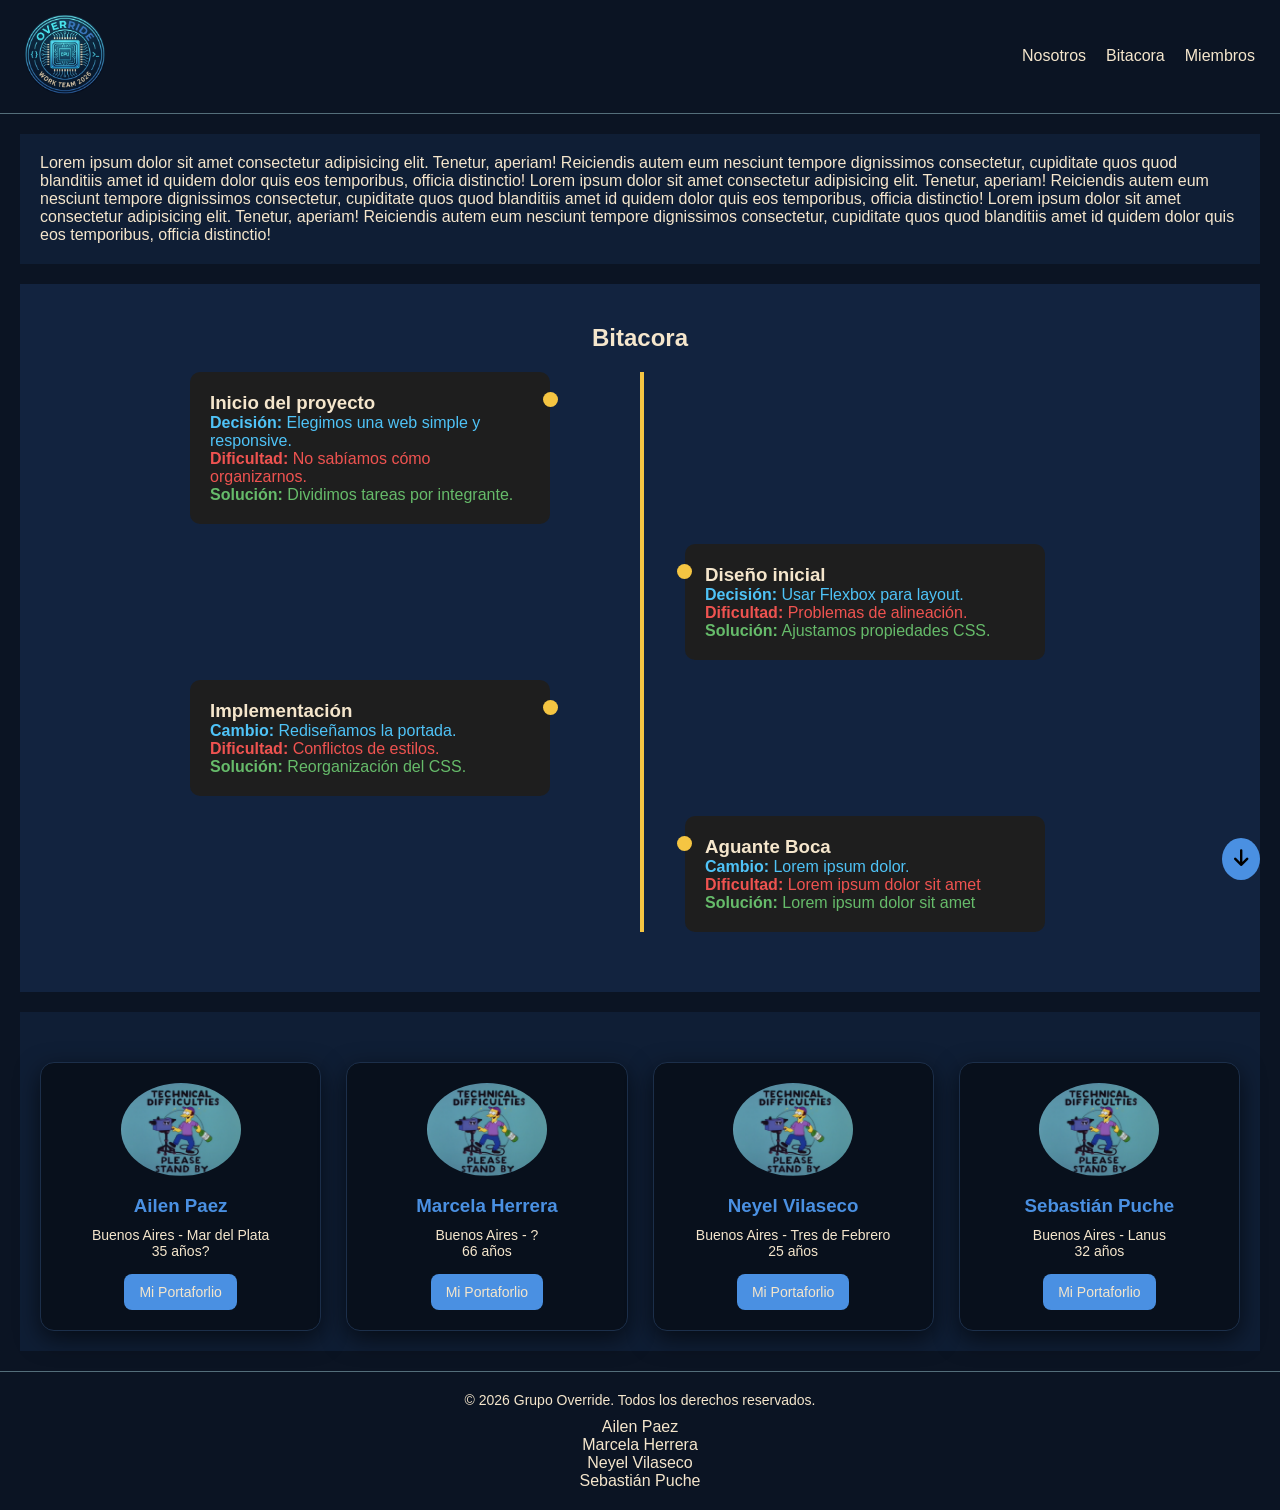
==== index.html @ fb87ecbe "Entregable y actualizado Co-authored-by: Copilot <copilot@github.com>" ====
<!doctype html>
<html lang="en">
  <head>
    <meta charset="UTF-8" />
    <meta name="viewport" content="width=device-width, initial-scale=1.0" />
    <title>Grupo Override</title>
    <link
      rel="stylesheet"
      href="https://cdnjs.cloudflare.com/ajax/libs/font-awesome/6.5.0/css/all.min.css"
    />
    <link rel="stylesheet" href="css/styles.css" />
  </head>
  <body>
    <div id="burbujas-container"></div>

    <header>
      <a href="index.html"
        ><img class="logo" src="img/override.png" alt="Logo del grupo"
      /></a>
      <!-- menu hamburguesa para movil -->
      <button class="menu-toggle">
        <i class="fa-solid fa-bars"></i>
      </button>

      <nav>
        <ul>
          <li><a href="#nosotros">Nosotros</a></li>
          <li><a href="#bitacora">Bitacora</a></li>
          <li><a href="#miembros">Miembros</a></li>
        </ul>
      </nav>
    </header>

    <section id="nosotros">
      Lorem ipsum dolor sit amet consectetur adipisicing elit. Tenetur, aperiam!
      Reiciendis autem eum nesciunt tempore dignissimos consectetur, cupiditate
      quos quod blanditiis amet id quidem dolor quis eos temporibus, officia
      distinctio! Lorem ipsum dolor sit amet consectetur adipisicing elit.
      Tenetur, aperiam! Reiciendis autem eum nesciunt tempore dignissimos
      consectetur, cupiditate quos quod blanditiis amet id quidem dolor quis eos
      temporibus, officia distinctio! Lorem ipsum dolor sit amet consectetur
      adipisicing elit. Tenetur, aperiam! Reiciendis autem eum nesciunt tempore
      dignissimos consectetur, cupiditate quos quod blanditiis amet id quidem
      dolor quis eos temporibus, officia distinctio!
    </section>

    <section id="bitacora">
      <h2>Bitacora</h2>
      <div class="timeline">
        <div class="evento">
          <h3>Inicio del proyecto</h3>
          <p class="decision">
            <strong>Decisión:</strong> Elegimos una web simple y responsive.
          </p>
          <p class="dificultad">
            <strong>Dificultad:</strong> No sabíamos cómo organizarnos.
          </p>
          <p class="solucion">
            <strong>Solución:</strong> Dividimos tareas por integrante.
          </p>
        </div>

        <div class="evento">
          <h3>Diseño inicial</h3>
          <p class="decision">
            <strong>Decisión:</strong> Usar Flexbox para layout.
          </p>
          <p class="dificultad">
            <strong>Dificultad:</strong> Problemas de alineación.
          </p>
          <p class="solucion">
            <strong>Solución:</strong> Ajustamos propiedades CSS.
          </p>
        </div>

        <div class="evento">
          <h3>Implementación</h3>
          <p class="decision">
            <strong>Cambio:</strong> Rediseñamos la portada.
          </p>
          <p class="dificultad">
            <strong>Dificultad:</strong> Conflictos de estilos.
          </p>
          <p class="solucion">
            <strong>Solución:</strong> Reorganización del CSS.
          </p>
        </div>

        <div class="evento">
          <h3>Aguante Boca</h3>
          <p class="decision"><strong>Cambio:</strong> Lorem ipsum dolor.</p>
          <p class="dificultad">
            <strong>Dificultad:</strong> Lorem ipsum dolor sit amet
          </p>
          <p class="solucion">
            <strong>Solución:</strong> Lorem ipsum dolor sit amet
          </p>
        </div>
      </div>
    </section>

    <section id="miembros">
      <div class="contenedor-miembros">
        <div class="card-miembro">
          <img src="img/problemas.png" alt="Foto de Ailen Paez" />
          <h3>Ailen Paez</h3>
          <p>Buenos Aires - Mar del Plata</p>
          <p>35 años?</p>
          <a href="ailen.html" class="btn">Mi Portaforlio</a>
        </div>
        <div class="card-miembro">
          <img src="img/problemas.png" alt="Foto de Marcela Herrera" />
          <h3>Marcela Herrera</h3>
          <p>Buenos Aires - ?</p>
          <p>66 años</p>
          <a href="marcela.html" class="btn">Mi Portaforlio</a>
        </div>
        <div class="card-miembro">
          <img src="img/problemas.png" alt="Foto de Neyel Vilaseco" />
          <h3>Neyel Vilaseco</h3>
          <p>Buenos Aires - Tres de Febrero</p>
          <p>25 años</p>
          <a href="neyel.html" class="btn">Mi Portaforlio</a>
        </div>
        <div class="card-miembro">
          <img src="img/problemas.png" alt="Foto de Sebastián Puche" />
          <h3>Sebastián Puche</h3>
          <p>Buenos Aires - Lanus</p>
          <p>32 años</p>
          <a href="sebas.html" class="btn">Mi Portaforlio</a>
        </div>
      </div>
    </section>

    <button id="btn-arriba" class="scroll-btn">
      <i class="fa-solid fa-arrow-up"></i>
    </button>

    <button id="btn-abajo" class="scroll-btn down">
      <i class="fa-solid fa-arrow-down"></i>
    </button>

    <footer>
      <p>&copy; 2026 Grupo Override. Todos los derechos reservados.</p>
      <ul>
        <li>Ailen Paez</li>
        <li>Marcela Herrera</li>
        <li>Neyel Vilaseco</li>
        <li>Sebastián Puche</li>
      </ul>
    </footer>
    <script src="js/script.js"></script>
  </body>
</html>
---- css/styles.css ----
:root {
  --bg-color: #0b1423;      /* El azul marino del fondo */
  --accent-cyan: #40e0d0;   /* El brillo del microchip */
  --accent-blue: #4a90e2;   /* El tono de "RIDE" */
  --text-primary: #f5e6cc;  /* El crema de "WORK TEAM" */
  --comment-color: #546e7a; /* Para que los comentarios no distraigan */
}

/* MODO CLARO */
.light-mode {
    --bg-color: #e8f4f8;
    --accent-cyan: #00b5a3;
    --accent-blue: #2a6db5;
    --text-primary: #1a2a3a;
    --comment-color: #90a4ae;
}

.light-mode #nosotros,
.light-mode #miembros {
    background-color: #d6eaf5;
}

.light-mode #bitacora {
    background-color: #cce3f0;
}

.light-mode .card-miembro {
    background-color: #ffffff;
    border-color: #90a4ae;
}

.light-mode .evento {
    background-color: #f0f8ff;
}

/* BOTÓN TOGGLE */
#toggle-theme {
    padding: 8px 14px;
    border-radius: 8px;
    border: 1px solid var(--comment-color);
    background: transparent;
    color: var(--accent-cyan);
    cursor: pointer;
    font-size: 1rem;
    transition: 0.3s;
}

#toggle-theme:hover {
    border-color: var(--accent-cyan);
}

/* RESET BÁSICO */
* {
  margin: 0;
  padding: 0;
  box-sizing: border-box;
}

html {
    scroll-behavior: smooth;
}

body {
    /* FALTA PONER UNA FUENTE DE INTERNETE */
  font-family: 'Segoe UI', Tahoma, Geneva, Verdana, sans-serif;
  background-color: var(--bg-color);
  color: var(--text-primary);
  overflow-x: hidden;
}

#burbuja-container {
    position: fixed;
    inset: 0;
    width: 100%;
    height: 100%;
    overflow: hidden;
    pointer-events: none; /* para que no interfiera con los clics */
    z-index: 999; /* siempre al frente */
}

.burbuja {
    position: absolute;
    bottom: -300px; /* empieza justo debajo de la pantalla */
    left: 0;
    border-radius: 50%;
    opacity: 0;
    pointer-events: none;
    z-index: 999;
    background-color: rgba(64, 224, 208, 0.342); /* color cyan con transparencia */
}

@keyframes moverArriba {
    0% {
        transform: translateY(0) scale(1);
        opacity: 0;
    }

    25% {
        opacity: 1; /* aparece al subir */
    }
    
    100% {
        transform: translateY(-100vh) scale(1.5); /* sube y crece */
        opacity: 0; /* se desvanece al subir */
    }
}

h2{
    text-align: center;
}

header {
  display: flex;
  justify-content: space-between;
  align-items: center;
  padding: 15px 25px;
  background-color: var(--bg-color);
  border-bottom: 1px solid var(--comment-color);
  position: relative;
}

.logo {
  width: 80px;
  height: auto;
  border-radius: 8px;
}

/* NAV DESKTOP */

nav {
    display: flex;
    flex-direction: row;
    align-items: center;
    gap: 16px;
}

nav ul {
    list-style: none;
    display: flex;
    flex-direction: row;
    align-items: center;
    gap: 20px;
    margin: 0;
    padding: 0;
}


nav a {
  text-decoration: none;
  color: var(--text-primary);
  font-weight: 500;
  transition: 0.3s;
}

nav a:hover {
  color: var(--accent-cyan);
}

/* Secciones */
section {
  padding: 20px;
  margin: 20px;
}

#nosotros, #miembros {
  background-color: #0f1e35; /* un poco más oscuro */
}

#bitacora {
  background-color: #12233f; /* base */
}

#bitacora {
  padding: 40px;
}

.timeline {
  position: relative;
  max-width: 900px;
  margin: auto;
}

/* línea central */
.timeline::after {
  content: '';
  position: absolute;
  width: 4px;
  background: #f5c542;
  top: 0;
  bottom: 0;
  left: 50%;
}

/* eventos */
.evento {
  width: 40%;
  padding: 20px;
  background: #1e1e1e;
  border-radius: 10px;
  position: relative;
  margin: 20px 0;
}

/* izquierda */
.evento:nth-child(odd) {
  left: 0;
}

/* derecha */
.evento:nth-child(even) {
  left: 55%;
}

/* punto */
.evento::before {
  content: '';
  position: absolute;
  width: 15px;
  height: 15px;
  background: #f5c542;
  border-radius: 50%;
  top: 20px;
  right: -8px;
}

.evento:nth-child(even)::before {
  left: -8px;
}

/* colores por tipo */
.decision {
  color: #4fc3f7;
}

.dificultad {
  color: #ef5350;
}

.solucion {
  color: #66bb6a;
}

/* MIEMBROS */
.contenedor-miembros {
  display: grid;
  grid-template-columns: repeat(auto-fit, minmax(250px, 1fr));
  gap: 25px;
  margin-top: 30px;
}

#nosotros p{
  margin-bottom: 10px;
  line-height: 1.2;
  color: var(--text-primary);  
  text-align: center;  
  font-size: 1.2em;      
}

.card-miembro {
  background-color: #08101c; 
  padding: 20px;
  border-radius: 14px;
  position: relative;
  overflow: hidden;
  border: 1px solid #1c2f4a;
  box-shadow: 0 8px 25px rgba(0, 0, 0, 0.6);
  text-align: center;
  transition: all 0.3s ease;
}

.card-miembro::after {
  content: '';
  position: absolute;
  pointer-events: none;
  top: 0;
  left: -75%;
  width: 50%;
  height: 100%;
  background: linear-gradient(
    120deg,
    transparent,
    rgba(255, 255, 255, 0.4),
    transparent
  );
  transform: skewX(-25deg);
}

.card-miembro:hover::after {
  left: 130%;
  transition: left 1s ease;
}

.card-miembro:hover {
  transform: translateY(-6px) scale(1.02);
  border-color: var(--accent-cyan);
  box-shadow: 0 12px 35px rgba(64, 224, 208, 0.2);
}

.card-miembro img {
  width: 100%;
  max-width: 120px;
  border-radius: 50%;
  margin-bottom: 15px;
}

.card-miembro h3 {
  margin-bottom: 10px;
  color: var(--accent-blue);
}

.card-miembro p {
  font-size: 14px;
  color: var(--text-primary);
}

.btn {
  display: inline-block;
  margin-top: 15px;
  padding: 10px 15px;
  background-color: var(--accent-blue);
  color: var(--text-primary);
  text-decoration: none;
  border-radius: 8px;
  font-size: 14px;
  transition: 0.3s;
}

.btn:hover {
  background-color: var(--accent-cyan);
  color: #000;
}

/* BOTÓN HAMBURGUESA */
.menu-toggle {
  display: none;
  font-size: 24px;
  color: var(--accent-cyan);
  background: none;
  border: none;
  cursor: pointer;
}

.scroll-btn {
    position: fixed;
    right: 20px;
    padding: 10px 12px;
    border: none;
    border-radius: 50%;
    background-color: var(--accent-blue);
    color: #000;
    cursor: pointer;
    font-size: 1.2rem;
    z-index: 1000;
    transition: transform 0.2s ease, opacity 0.3s ease;
}

/* botón arriba */
#btn-arriba {
    bottom: 80px;
}

#btn-arriba {
    opacity: 0;
}

/* botón abajo */
#btn-abajo {
    bottom: 20px;
}

.scroll-btn:hover {
    transform: scale(1.2);
}

footer {
  background-color: var(--bg-color); 
  border-top: 1px solid var(--comment-color);
  padding: 20px;
  text-align: center;
}

/* texto del footer */
footer p {
  color: var(--text-primary);
  font-size: 14px;
  margin-bottom: 10px;
}

footer ul {
  list-style: none;
  padding: 0;
  margin: 0;
}

@media (max-width: 900px) {

  .timeline::after {
    left: 20px;
  }

  .evento {
    width: 100%;
    padding-left: 50px;
    margin-bottom: 30px;
  }

  .evento:nth-child(odd),
  .evento:nth-child(even) {
    left: 0;
  }

  .evento::before {
    left: 10px;
    right: auto;
  }
}

/* 📱 MOBILE */
@media (max-width: 768px) {

  /* mostrar botón */
  .menu-toggle {
    display: block;
  }

  /* NAV MOBILE */
  nav {
    position: absolute;
    top: 100%;
    right: 0;
    width: 100%;

    background-color: #12233f;
    border-top: 1px solid var(--accent-cyan);
    box-shadow: 0 15px 40px rgba(0, 0, 0, 0.8);
    opacity: 0;
    transform: translateY(-10px);
    visibility: hidden;
    pointer-events: none;
    transition: all 0.3s ease;
  }

  nav.active {
    opacity: 1;
    transform: translateY(0);
    visibility: visible;
    pointer-events: auto;
  }

  nav ul {
    flex-direction: column;
    align-items: center;
    padding: 20px 0;
  }

  nav ul li {
    border-bottom: 1px solid var(--comment-color);
    padding: 2px 0;
  }

  nav a {
    font-size: 18px;
  }
}

@media (max-width: 400px) {

  #bitacora {
    padding: 20px;
  }

  .evento {
    padding: 15px;
    font-size: 0.9em;
  }

  h2 {
    font-size: 1.5em;
  }
}
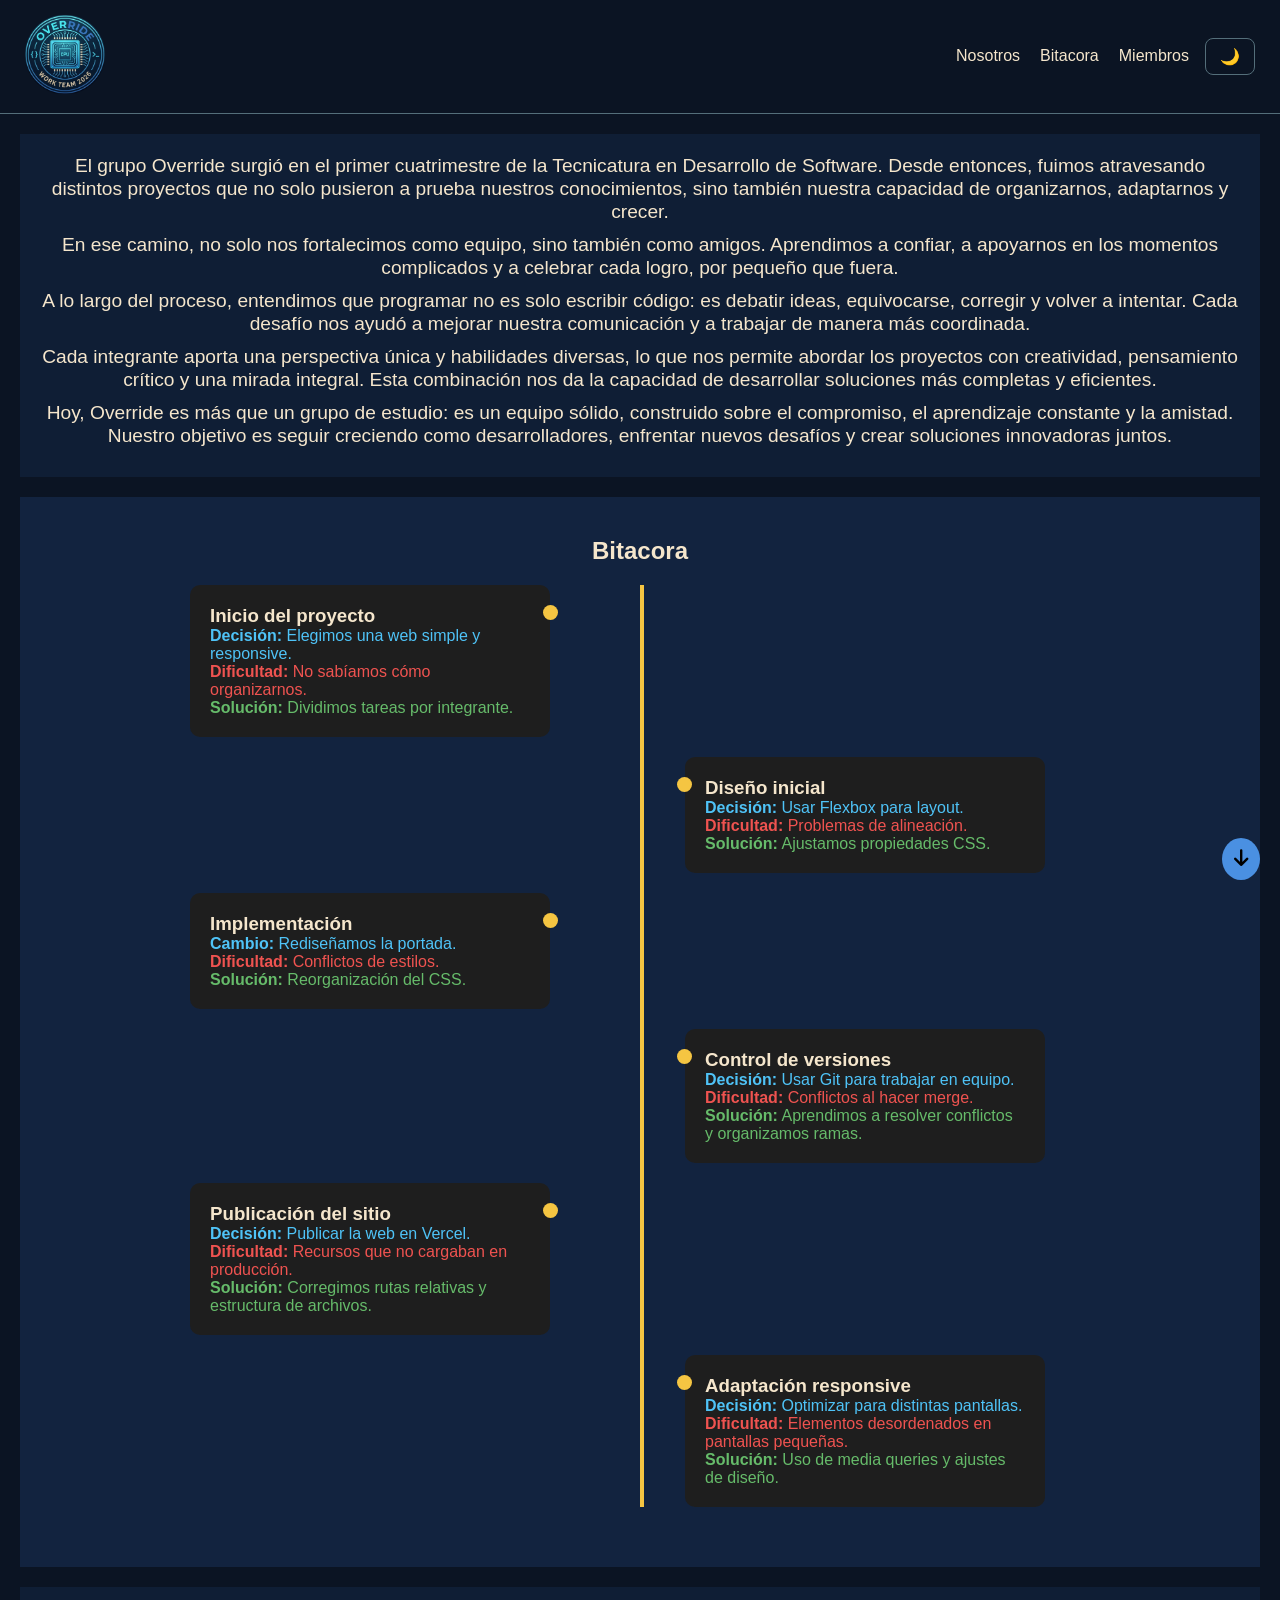
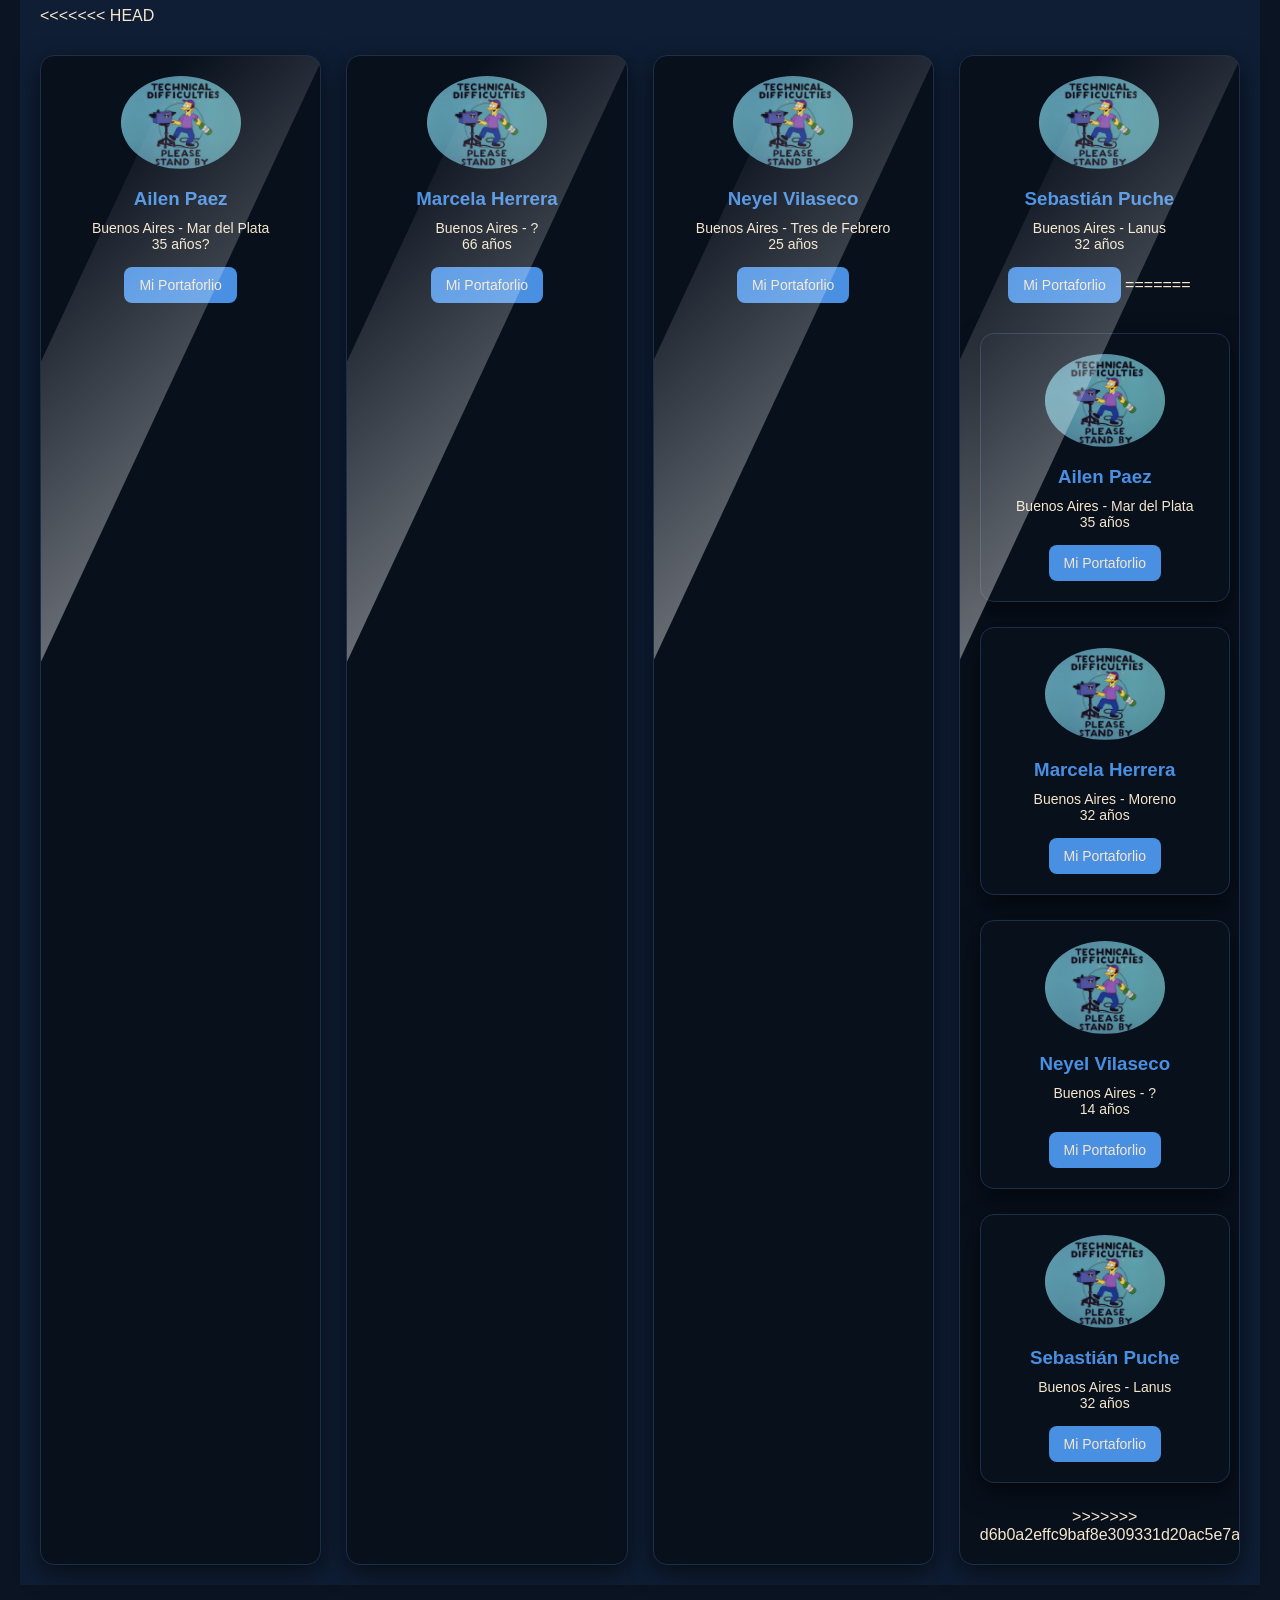
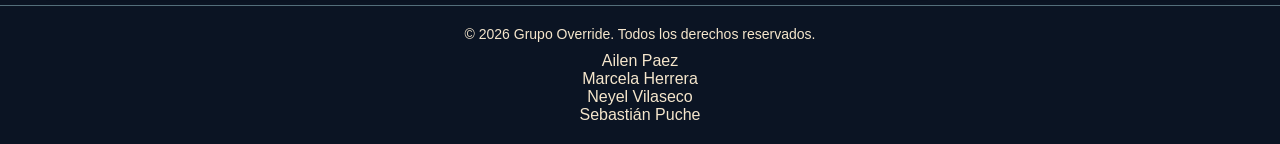
==== commit d2c2269a: "Merge branch 'main' of https://github.com/SebasTerco73/Override-Group" ====
--- a/index.html
+++ b/index.html
@@ -1,47 +1,64 @@
 <!doctype html>
 <html lang="en">
-  <head>
-    <meta charset="UTF-8" />
-    <meta name="viewport" content="width=device-width, initial-scale=1.0" />
+
+<head>
+    <meta charset="UTF-8">
+    <meta name="viewport" content="width=device-width, initial-scale=1.0">
     <title>Grupo Override</title>
-    <link
-      rel="stylesheet"
-      href="https://cdnjs.cloudflare.com/ajax/libs/font-awesome/6.5.0/css/all.min.css"
-    />
-    <link rel="stylesheet" href="css/styles.css" />
-  </head>
-  <body>
+    <link rel="stylesheet" href="https://cdnjs.cloudflare.com/ajax/libs/font-awesome/6.5.0/css/all.min.css">
+    <link rel="stylesheet" href="css/styles.css">
+</head>
+
+<body>
+
     <div id="burbujas-container"></div>
 
     <header>
-      <a href="index.html"
-        ><img class="logo" src="img/override.png" alt="Logo del grupo"
-      /></a>
-      <!-- menu hamburguesa para movil -->
-      <button class="menu-toggle">
-        <i class="fa-solid fa-bars"></i>
-      </button>
-
-      <nav>
-        <ul>
-          <li><a href="#nosotros">Nosotros</a></li>
-          <li><a href="#bitacora">Bitacora</a></li>
-          <li><a href="#miembros">Miembros</a></li>
-        </ul>
-      </nav>
+        <a href="index.html"><img class="logo" src="img/override.png" alt="Logo del grupo"></a>
+        <!-- menu hamburguesa para movil -->
+        <button class="menu-toggle">
+            <i class="fa-solid fa-bars"></i>
+        </button>
+
+        <nav>
+            <ul>
+                <li><a href="#nosotros">Nosotros</a></li>
+                <li><a href="#bitacora">Bitacora</a></li>
+                <li><a href="#miembros">Miembros</a></li>
+            </ul>
+                <button id="toggle-theme">🌙</button>  <!-- ← ACÁ -->
+        </nav>
     </header>
 
     <section id="nosotros">
-      Lorem ipsum dolor sit amet consectetur adipisicing elit. Tenetur, aperiam!
-      Reiciendis autem eum nesciunt tempore dignissimos consectetur, cupiditate
-      quos quod blanditiis amet id quidem dolor quis eos temporibus, officia
-      distinctio! Lorem ipsum dolor sit amet consectetur adipisicing elit.
-      Tenetur, aperiam! Reiciendis autem eum nesciunt tempore dignissimos
-      consectetur, cupiditate quos quod blanditiis amet id quidem dolor quis eos
-      temporibus, officia distinctio! Lorem ipsum dolor sit amet consectetur
-      adipisicing elit. Tenetur, aperiam! Reiciendis autem eum nesciunt tempore
-      dignissimos consectetur, cupiditate quos quod blanditiis amet id quidem
-      dolor quis eos temporibus, officia distinctio!
+        <p>
+          El grupo Override surgió en el primer cuatrimestre de la Tecnicatura en Desarrollo de Software. 
+          Desde entonces, fuimos atravesando distintos proyectos que no solo pusieron a prueba nuestros conocimientos, 
+          sino también nuestra capacidad de organizarnos, adaptarnos y crecer.
+        </p>
+
+        <p>
+          En ese camino, no solo nos fortalecimos como equipo, sino también como amigos. 
+          Aprendimos a confiar, a apoyarnos en los momentos complicados y a celebrar cada logro, por pequeño que fuera.
+        </p>
+
+        <p>
+          A lo largo del proceso, entendimos que programar no es solo escribir código: 
+          es debatir ideas, equivocarse, corregir y volver a intentar. 
+          Cada desafío nos ayudó a mejorar nuestra comunicación y a trabajar de manera más coordinada.
+        </p>
+
+        <p>
+          Cada integrante aporta una perspectiva única y habilidades diversas, lo que nos permite abordar los proyectos 
+          con creatividad, pensamiento crítico y una mirada integral. 
+          Esta combinación nos da la capacidad de desarrollar soluciones más completas y eficientes.
+        </p>
+
+        <p>
+          Hoy, Override es más que un grupo de estudio: es un equipo sólido, construido sobre el compromiso, 
+          el aprendizaje constante y la amistad. Nuestro objetivo es seguir creciendo como desarrolladores, 
+          enfrentar nuevos desafíos y crear soluciones innovadoras juntos.
+        </p>
     </section>
 
     <section id="bitacora">
@@ -87,19 +104,50 @@
         </div>
 
         <div class="evento">
-          <h3>Aguante Boca</h3>
-          <p class="decision"><strong>Cambio:</strong> Lorem ipsum dolor.</p>
-          <p class="dificultad">
-            <strong>Dificultad:</strong> Lorem ipsum dolor sit amet
-          </p>
-          <p class="solucion">
-            <strong>Solución:</strong> Lorem ipsum dolor sit amet
-          </p>
-        </div>
+          <h3>Control de versiones</h3>
+          <p class="decision">
+            <strong>Decisión:</strong> Usar Git para trabajar en equipo.
+          </p>
+          <p class="dificultad">
+            <strong>Dificultad:</strong> Conflictos al hacer merge.
+          </p>
+          <p class="solucion">
+            <strong>Solución:</strong> Aprendimos a resolver conflictos y organizamos ramas.
+          </p>
+        </div>
+
+        <div class="evento">
+          <h3>Publicación del sitio</h3>
+          <p class="decision">
+            <strong>Decisión:</strong> Publicar la web en Vercel.
+          </p>
+          <p class="dificultad">
+            <strong>Dificultad:</strong> Recursos que no cargaban en producción.
+          </p>
+          <p class="solucion">
+            <strong>Solución:</strong> Corregimos rutas relativas y estructura de archivos.
+          </p>
+        </div>
+
+        <div class="evento">
+          <h3>Adaptación responsive</h3>
+          <p class="decision">
+            <strong>Decisión:</strong> Optimizar para distintas pantallas.
+          </p>
+          <p class="dificultad">
+            <strong>Dificultad:</strong> Elementos desordenados en pantallas pequeñas.
+          </p>
+          <p class="solucion">
+            <strong>Solución:</strong> Uso de media queries y ajustes de diseño.
+          </p>
+        </div>
+
+
       </div>
     </section>
 
     <section id="miembros">
+<<<<<<< HEAD
       <div class="contenedor-miembros">
         <div class="card-miembro">
           <img src="img/problemas.png" alt="Foto de Ailen Paez" />
@@ -128,6 +176,42 @@
           <p>Buenos Aires - Lanus</p>
           <p>32 años</p>
           <a href="sebas.html" class="btn">Mi Portaforlio</a>
+=======
+        <div class="contenedor-miembros">
+
+            <div class="card-miembro">
+                <img src="img/problemas.png" alt="Foto de Ailen Paez">
+                <h3>Ailen Paez</h3>
+                <p>Buenos Aires - Mar del Plata</p>
+                <p>35 años</p>
+                <a href="ailen.html" class="btn">Mi Portaforlio</a>
+            </div>
+
+            <div class="card-miembro">
+                <img src="img/problemas.png" alt="Foto de Marcela Herrera">
+                <h3>Marcela Herrera</h3>
+                <p>Buenos Aires - Moreno</p>
+                <p>32 años</p>
+                <a href="marcela.html" class="btn">Mi Portaforlio</a>
+            </div>
+
+            <div class="card-miembro">
+                <img src="img/problemas.png" alt="Foto de Neyel Vilaseco">
+                <h3>Neyel Vilaseco</h3>
+                <p>Buenos Aires - ?</p>
+                <p>14 años</p>
+                <a href="neyel.html" class="btn">Mi Portaforlio</a>
+            </div>
+
+            <div class="card-miembro">
+                <img src="img/problemas.png" alt="Foto de Sebastián Puche">
+                <h3>Sebastián Puche</h3>
+                <p>Buenos Aires - Lanus</p>
+                <p>32 años</p>
+                <a href="sebas.html" class="btn">Mi Portaforlio</a>
+            </div>
+
+>>>>>>> d6b0a2effc9baf8e309331d20ac5e7a9b864277b
         </div>
       </div>
     </section>
@@ -141,14 +225,15 @@
     </button>
 
     <footer>
-      <p>&copy; 2026 Grupo Override. Todos los derechos reservados.</p>
-      <ul>
-        <li>Ailen Paez</li>
-        <li>Marcela Herrera</li>
-        <li>Neyel Vilaseco</li>
-        <li>Sebastián Puche</li>
-      </ul>
+        <p>&copy; 2026 Grupo Override. Todos los derechos reservados.</p>
+        <ul>
+            <li>Ailen Paez</li>
+            <li>Marcela Herrera</li>
+            <li>Neyel Vilaseco</li>
+            <li>Sebastián Puche</li>
+        </ul>
     </footer>
     <script src="js/script.js"></script>
-  </body>
-</html>
+</body>
+
+</html>
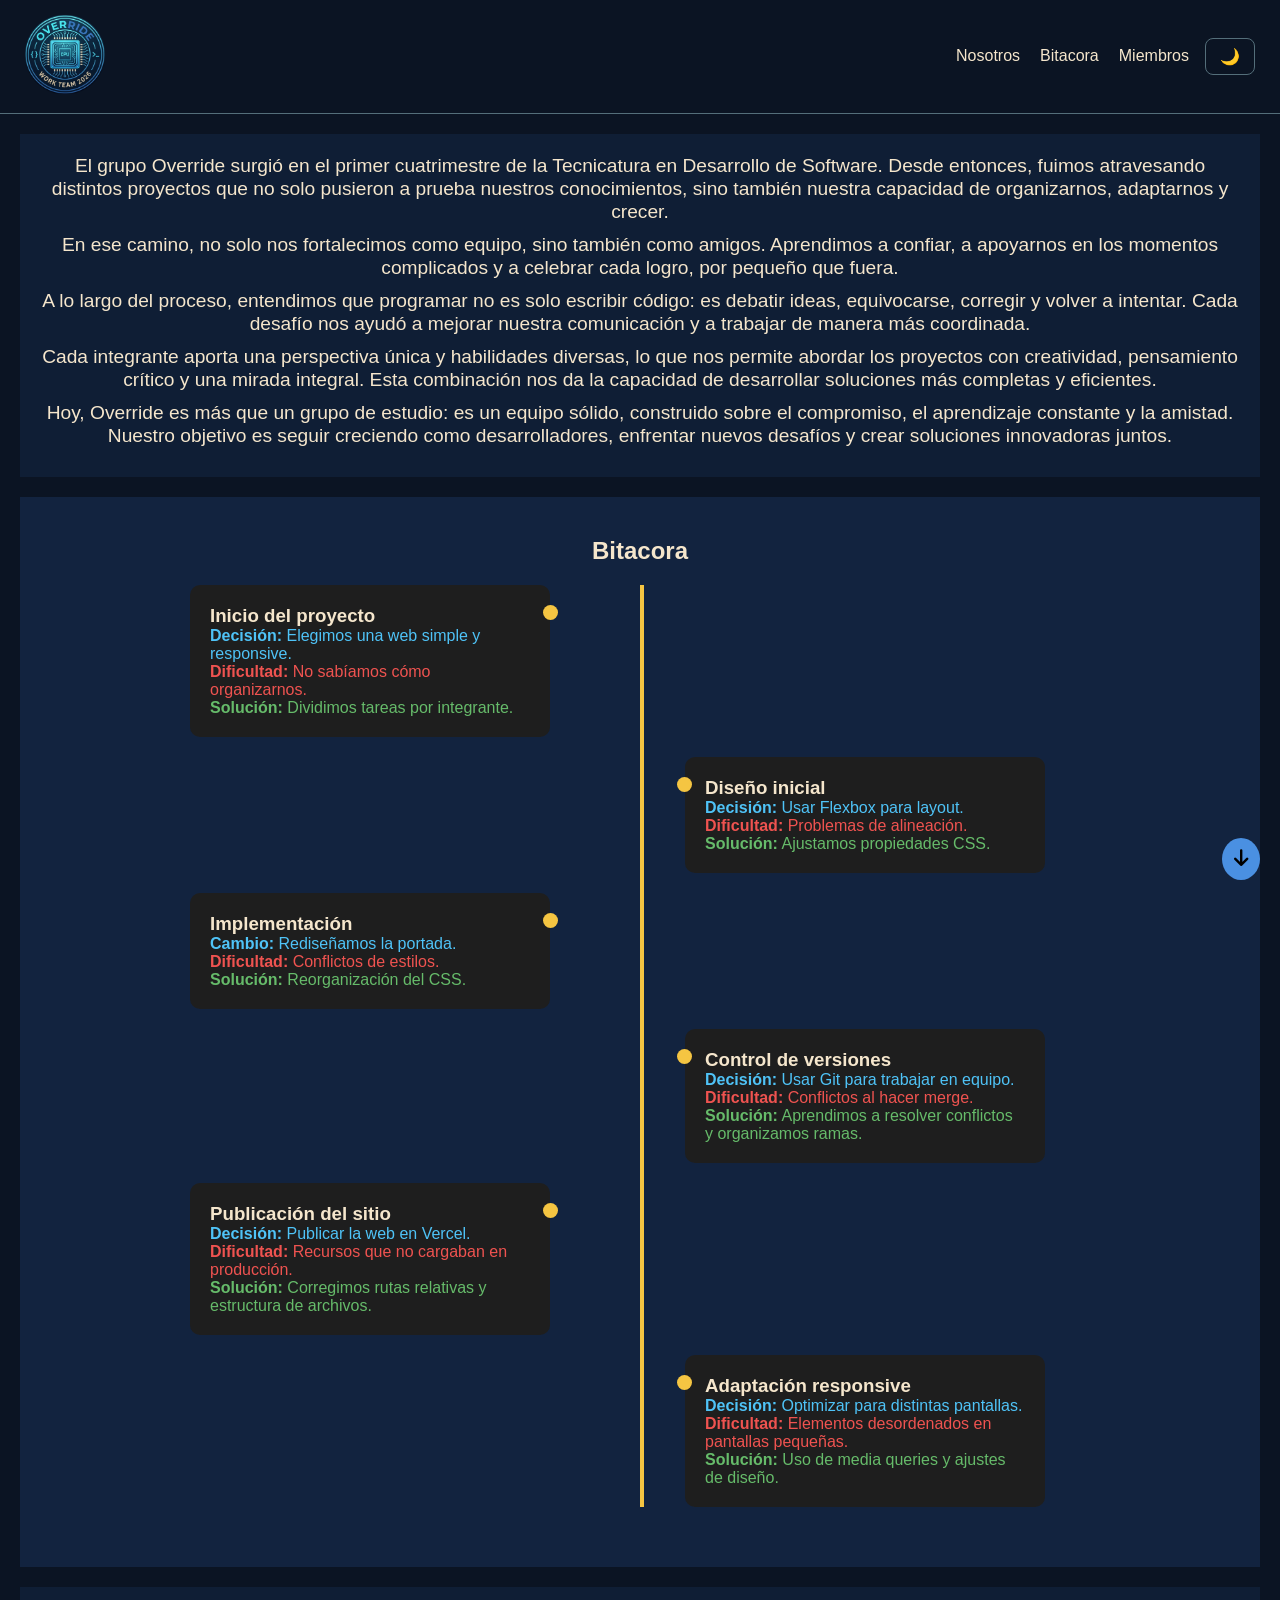
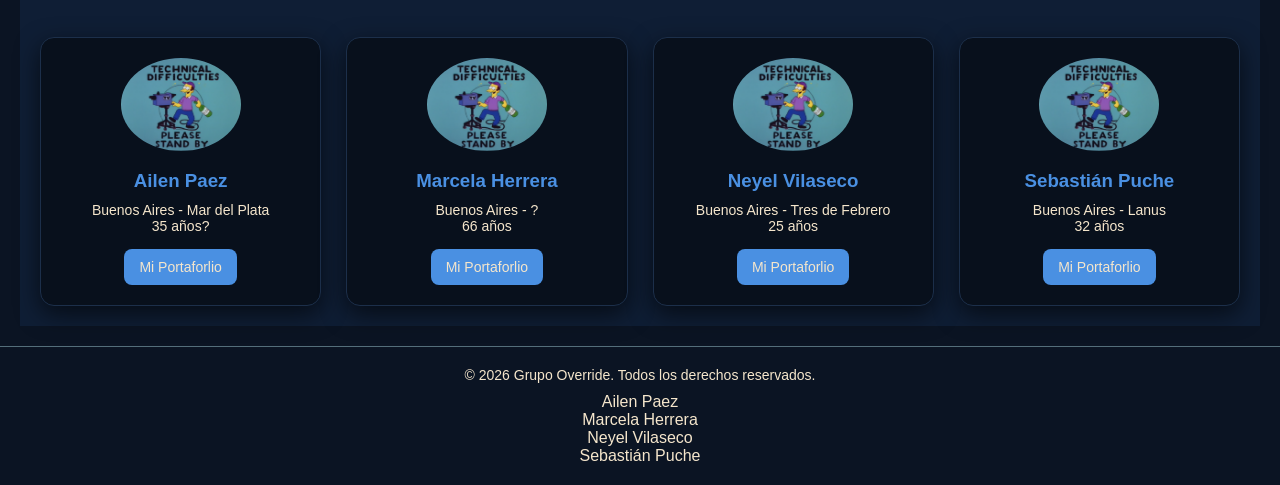
==== commit f3ef6e36: "arreglo" ====
--- a/index.html
+++ b/index.html
@@ -1,64 +1,73 @@
 <!doctype html>
 <html lang="en">
-
-<head>
-    <meta charset="UTF-8">
-    <meta name="viewport" content="width=device-width, initial-scale=1.0">
+  <head>
+    <meta charset="UTF-8" />
+    <meta name="viewport" content="width=device-width, initial-scale=1.0" />
     <title>Grupo Override</title>
-    <link rel="stylesheet" href="https://cdnjs.cloudflare.com/ajax/libs/font-awesome/6.5.0/css/all.min.css">
-    <link rel="stylesheet" href="css/styles.css">
-</head>
-
-<body>
-
+    <link
+      rel="stylesheet"
+      href="https://cdnjs.cloudflare.com/ajax/libs/font-awesome/6.5.0/css/all.min.css"
+    />
+    <link rel="stylesheet" href="css/styles.css" />
+  </head>
+
+  <body>
     <div id="burbujas-container"></div>
 
     <header>
-        <a href="index.html"><img class="logo" src="img/override.png" alt="Logo del grupo"></a>
-        <!-- menu hamburguesa para movil -->
-        <button class="menu-toggle">
-            <i class="fa-solid fa-bars"></i>
-        </button>
-
-        <nav>
-            <ul>
-                <li><a href="#nosotros">Nosotros</a></li>
-                <li><a href="#bitacora">Bitacora</a></li>
-                <li><a href="#miembros">Miembros</a></li>
-            </ul>
-                <button id="toggle-theme">🌙</button>  <!-- ← ACÁ -->
-        </nav>
+      <a href="index.html"
+        ><img class="logo" src="img/override.png" alt="Logo del grupo"
+      /></a>
+      <!-- menu hamburguesa para movil -->
+      <button class="menu-toggle">
+        <i class="fa-solid fa-bars"></i>
+      </button>
+
+      <nav>
+        <ul>
+          <li><a href="#nosotros">Nosotros</a></li>
+          <li><a href="#bitacora">Bitacora</a></li>
+          <li><a href="#miembros">Miembros</a></li>
+        </ul>
+        <button id="toggle-theme">🌙</button>
+        <!-- ← ACÁ -->
+      </nav>
     </header>
 
     <section id="nosotros">
-        <p>
-          El grupo Override surgió en el primer cuatrimestre de la Tecnicatura en Desarrollo de Software. 
-          Desde entonces, fuimos atravesando distintos proyectos que no solo pusieron a prueba nuestros conocimientos, 
-          sino también nuestra capacidad de organizarnos, adaptarnos y crecer.
-        </p>
-
-        <p>
-          En ese camino, no solo nos fortalecimos como equipo, sino también como amigos. 
-          Aprendimos a confiar, a apoyarnos en los momentos complicados y a celebrar cada logro, por pequeño que fuera.
-        </p>
-
-        <p>
-          A lo largo del proceso, entendimos que programar no es solo escribir código: 
-          es debatir ideas, equivocarse, corregir y volver a intentar. 
-          Cada desafío nos ayudó a mejorar nuestra comunicación y a trabajar de manera más coordinada.
-        </p>
-
-        <p>
-          Cada integrante aporta una perspectiva única y habilidades diversas, lo que nos permite abordar los proyectos 
-          con creatividad, pensamiento crítico y una mirada integral. 
-          Esta combinación nos da la capacidad de desarrollar soluciones más completas y eficientes.
-        </p>
-
-        <p>
-          Hoy, Override es más que un grupo de estudio: es un equipo sólido, construido sobre el compromiso, 
-          el aprendizaje constante y la amistad. Nuestro objetivo es seguir creciendo como desarrolladores, 
-          enfrentar nuevos desafíos y crear soluciones innovadoras juntos.
-        </p>
+      <p>
+        El grupo Override surgió en el primer cuatrimestre de la Tecnicatura en
+        Desarrollo de Software. Desde entonces, fuimos atravesando distintos
+        proyectos que no solo pusieron a prueba nuestros conocimientos, sino
+        también nuestra capacidad de organizarnos, adaptarnos y crecer.
+      </p>
+
+      <p>
+        En ese camino, no solo nos fortalecimos como equipo, sino también como
+        amigos. Aprendimos a confiar, a apoyarnos en los momentos complicados y
+        a celebrar cada logro, por pequeño que fuera.
+      </p>
+
+      <p>
+        A lo largo del proceso, entendimos que programar no es solo escribir
+        código: es debatir ideas, equivocarse, corregir y volver a intentar.
+        Cada desafío nos ayudó a mejorar nuestra comunicación y a trabajar de
+        manera más coordinada.
+      </p>
+
+      <p>
+        Cada integrante aporta una perspectiva única y habilidades diversas, lo
+        que nos permite abordar los proyectos con creatividad, pensamiento
+        crítico y una mirada integral. Esta combinación nos da la capacidad de
+        desarrollar soluciones más completas y eficientes.
+      </p>
+
+      <p>
+        Hoy, Override es más que un grupo de estudio: es un equipo sólido,
+        construido sobre el compromiso, el aprendizaje constante y la amistad.
+        Nuestro objetivo es seguir creciendo como desarrolladores, enfrentar
+        nuevos desafíos y crear soluciones innovadoras juntos.
+      </p>
     </section>
 
     <section id="bitacora">
@@ -112,7 +121,8 @@
             <strong>Dificultad:</strong> Conflictos al hacer merge.
           </p>
           <p class="solucion">
-            <strong>Solución:</strong> Aprendimos a resolver conflictos y organizamos ramas.
+            <strong>Solución:</strong> Aprendimos a resolver conflictos y
+            organizamos ramas.
           </p>
         </div>
 
@@ -125,7 +135,8 @@
             <strong>Dificultad:</strong> Recursos que no cargaban en producción.
           </p>
           <p class="solucion">
-            <strong>Solución:</strong> Corregimos rutas relativas y estructura de archivos.
+            <strong>Solución:</strong> Corregimos rutas relativas y estructura
+            de archivos.
           </p>
         </div>
 
@@ -135,19 +146,17 @@
             <strong>Decisión:</strong> Optimizar para distintas pantallas.
           </p>
           <p class="dificultad">
-            <strong>Dificultad:</strong> Elementos desordenados en pantallas pequeñas.
+            <strong>Dificultad:</strong> Elementos desordenados en pantallas
+            pequeñas.
           </p>
           <p class="solucion">
             <strong>Solución:</strong> Uso de media queries y ajustes de diseño.
           </p>
         </div>
-
-
       </div>
     </section>
 
     <section id="miembros">
-<<<<<<< HEAD
       <div class="contenedor-miembros">
         <div class="card-miembro">
           <img src="img/problemas.png" alt="Foto de Ailen Paez" />
@@ -176,42 +185,6 @@
           <p>Buenos Aires - Lanus</p>
           <p>32 años</p>
           <a href="sebas.html" class="btn">Mi Portaforlio</a>
-=======
-        <div class="contenedor-miembros">
-
-            <div class="card-miembro">
-                <img src="img/problemas.png" alt="Foto de Ailen Paez">
-                <h3>Ailen Paez</h3>
-                <p>Buenos Aires - Mar del Plata</p>
-                <p>35 años</p>
-                <a href="ailen.html" class="btn">Mi Portaforlio</a>
-            </div>
-
-            <div class="card-miembro">
-                <img src="img/problemas.png" alt="Foto de Marcela Herrera">
-                <h3>Marcela Herrera</h3>
-                <p>Buenos Aires - Moreno</p>
-                <p>32 años</p>
-                <a href="marcela.html" class="btn">Mi Portaforlio</a>
-            </div>
-
-            <div class="card-miembro">
-                <img src="img/problemas.png" alt="Foto de Neyel Vilaseco">
-                <h3>Neyel Vilaseco</h3>
-                <p>Buenos Aires - ?</p>
-                <p>14 años</p>
-                <a href="neyel.html" class="btn">Mi Portaforlio</a>
-            </div>
-
-            <div class="card-miembro">
-                <img src="img/problemas.png" alt="Foto de Sebastián Puche">
-                <h3>Sebastián Puche</h3>
-                <p>Buenos Aires - Lanus</p>
-                <p>32 años</p>
-                <a href="sebas.html" class="btn">Mi Portaforlio</a>
-            </div>
-
->>>>>>> d6b0a2effc9baf8e309331d20ac5e7a9b864277b
         </div>
       </div>
     </section>
@@ -225,15 +198,14 @@
     </button>
 
     <footer>
-        <p>&copy; 2026 Grupo Override. Todos los derechos reservados.</p>
-        <ul>
-            <li>Ailen Paez</li>
-            <li>Marcela Herrera</li>
-            <li>Neyel Vilaseco</li>
-            <li>Sebastián Puche</li>
-        </ul>
+      <p>&copy; 2026 Grupo Override. Todos los derechos reservados.</p>
+      <ul>
+        <li>Ailen Paez</li>
+        <li>Marcela Herrera</li>
+        <li>Neyel Vilaseco</li>
+        <li>Sebastián Puche</li>
+      </ul>
     </footer>
     <script src="js/script.js"></script>
-</body>
-
-</html>+  </body>
+</html>
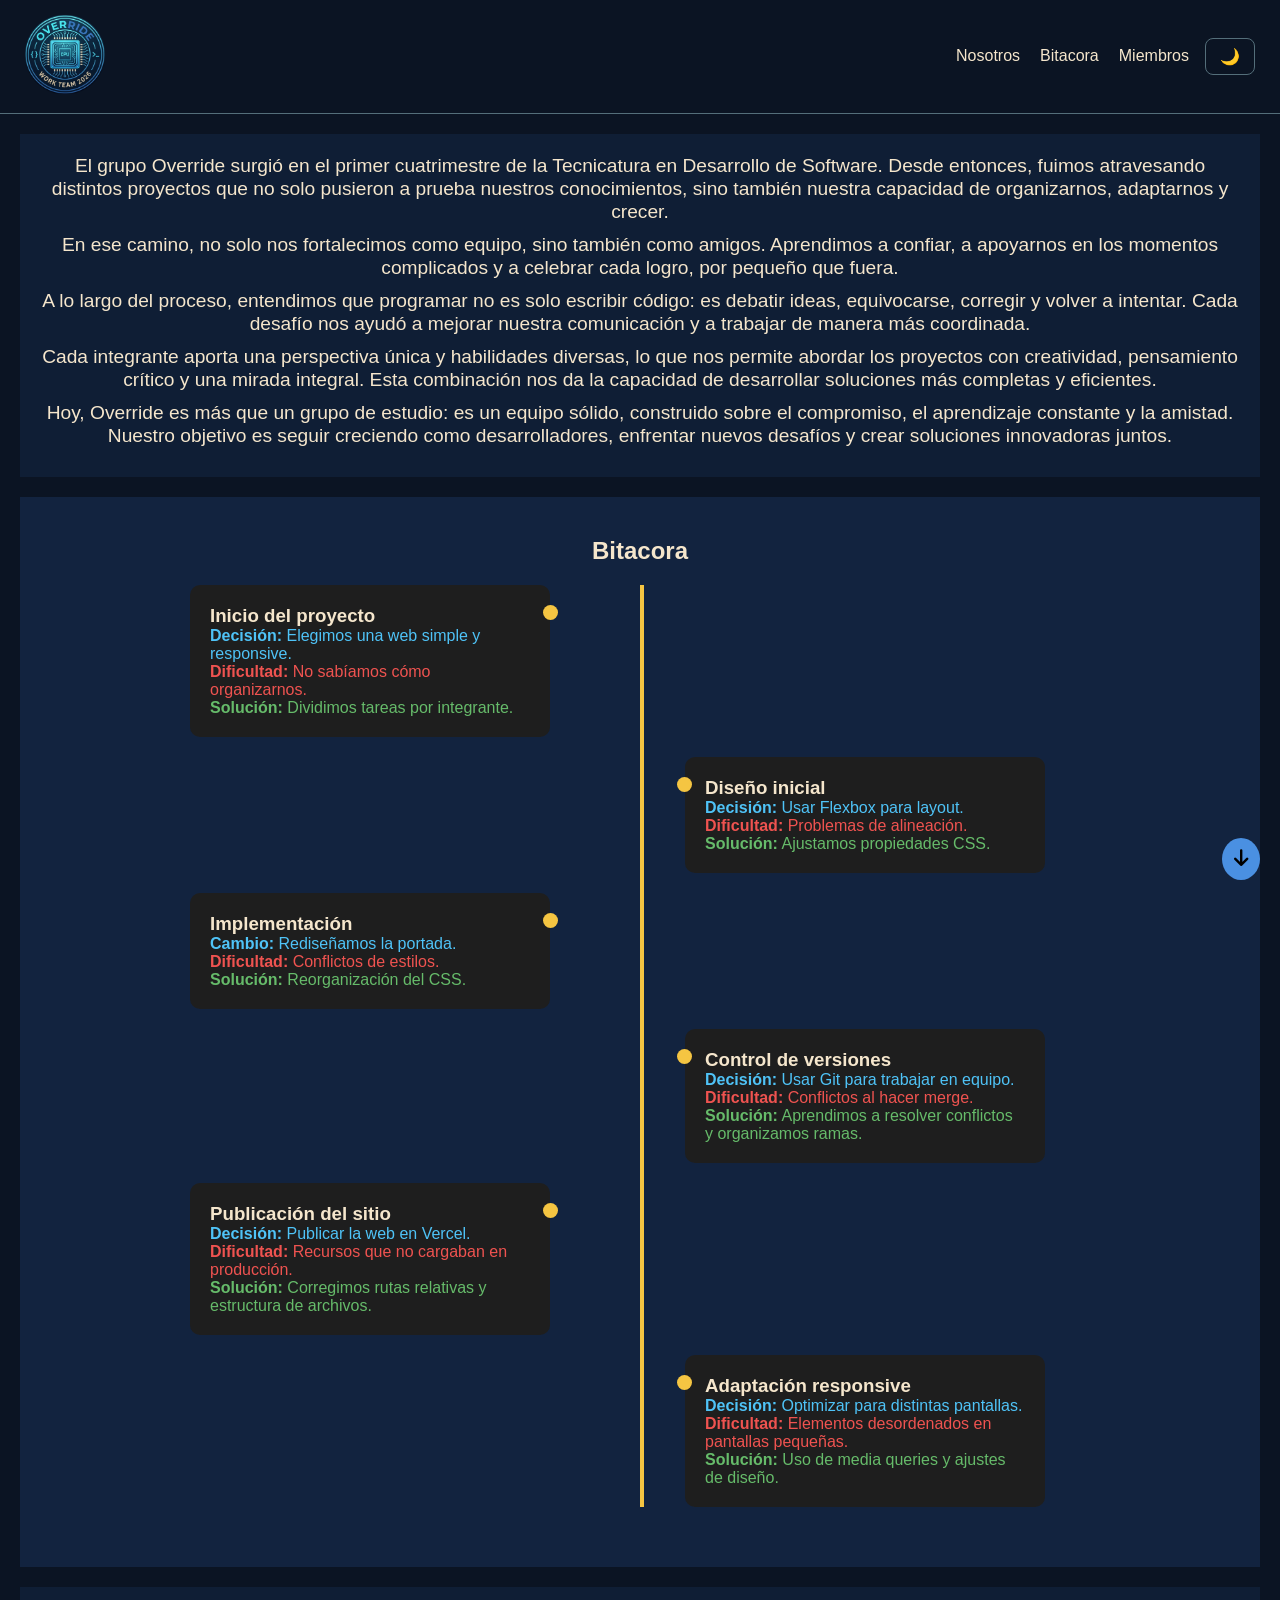
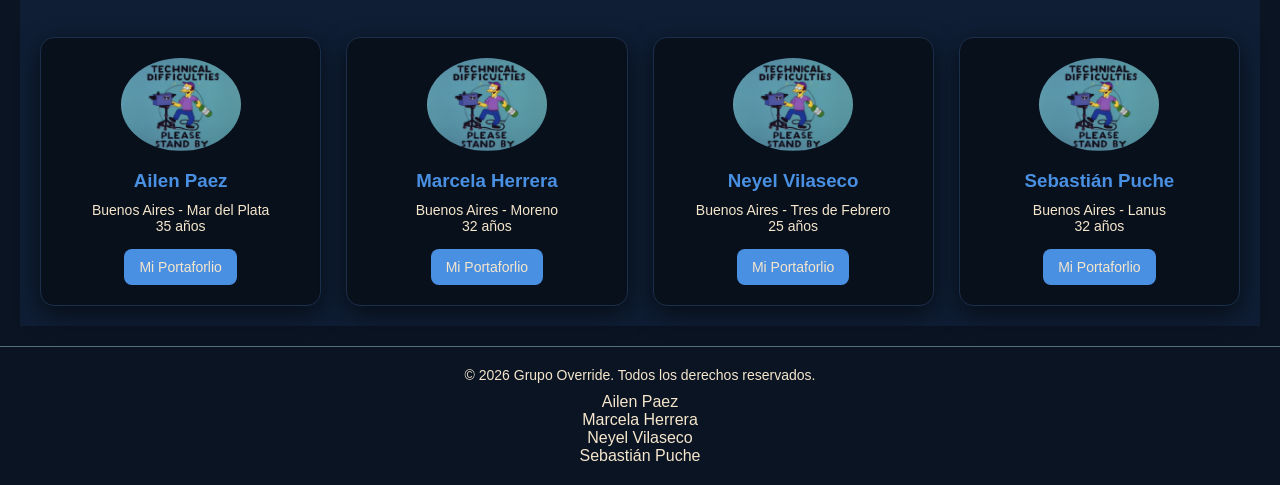
==== commit b3aa718f: "arreglo" ====
--- a/index.html
+++ b/index.html
@@ -162,14 +162,14 @@
           <img src="img/problemas.png" alt="Foto de Ailen Paez" />
           <h3>Ailen Paez</h3>
           <p>Buenos Aires - Mar del Plata</p>
-          <p>35 años?</p>
+          <p>35 años</p>
           <a href="ailen.html" class="btn">Mi Portaforlio</a>
         </div>
         <div class="card-miembro">
           <img src="img/problemas.png" alt="Foto de Marcela Herrera" />
           <h3>Marcela Herrera</h3>
-          <p>Buenos Aires - ?</p>
-          <p>66 años</p>
+          <p>Buenos Aires - Moreno</p>
+          <p>32 años</p>
           <a href="marcela.html" class="btn">Mi Portaforlio</a>
         </div>
         <div class="card-miembro">
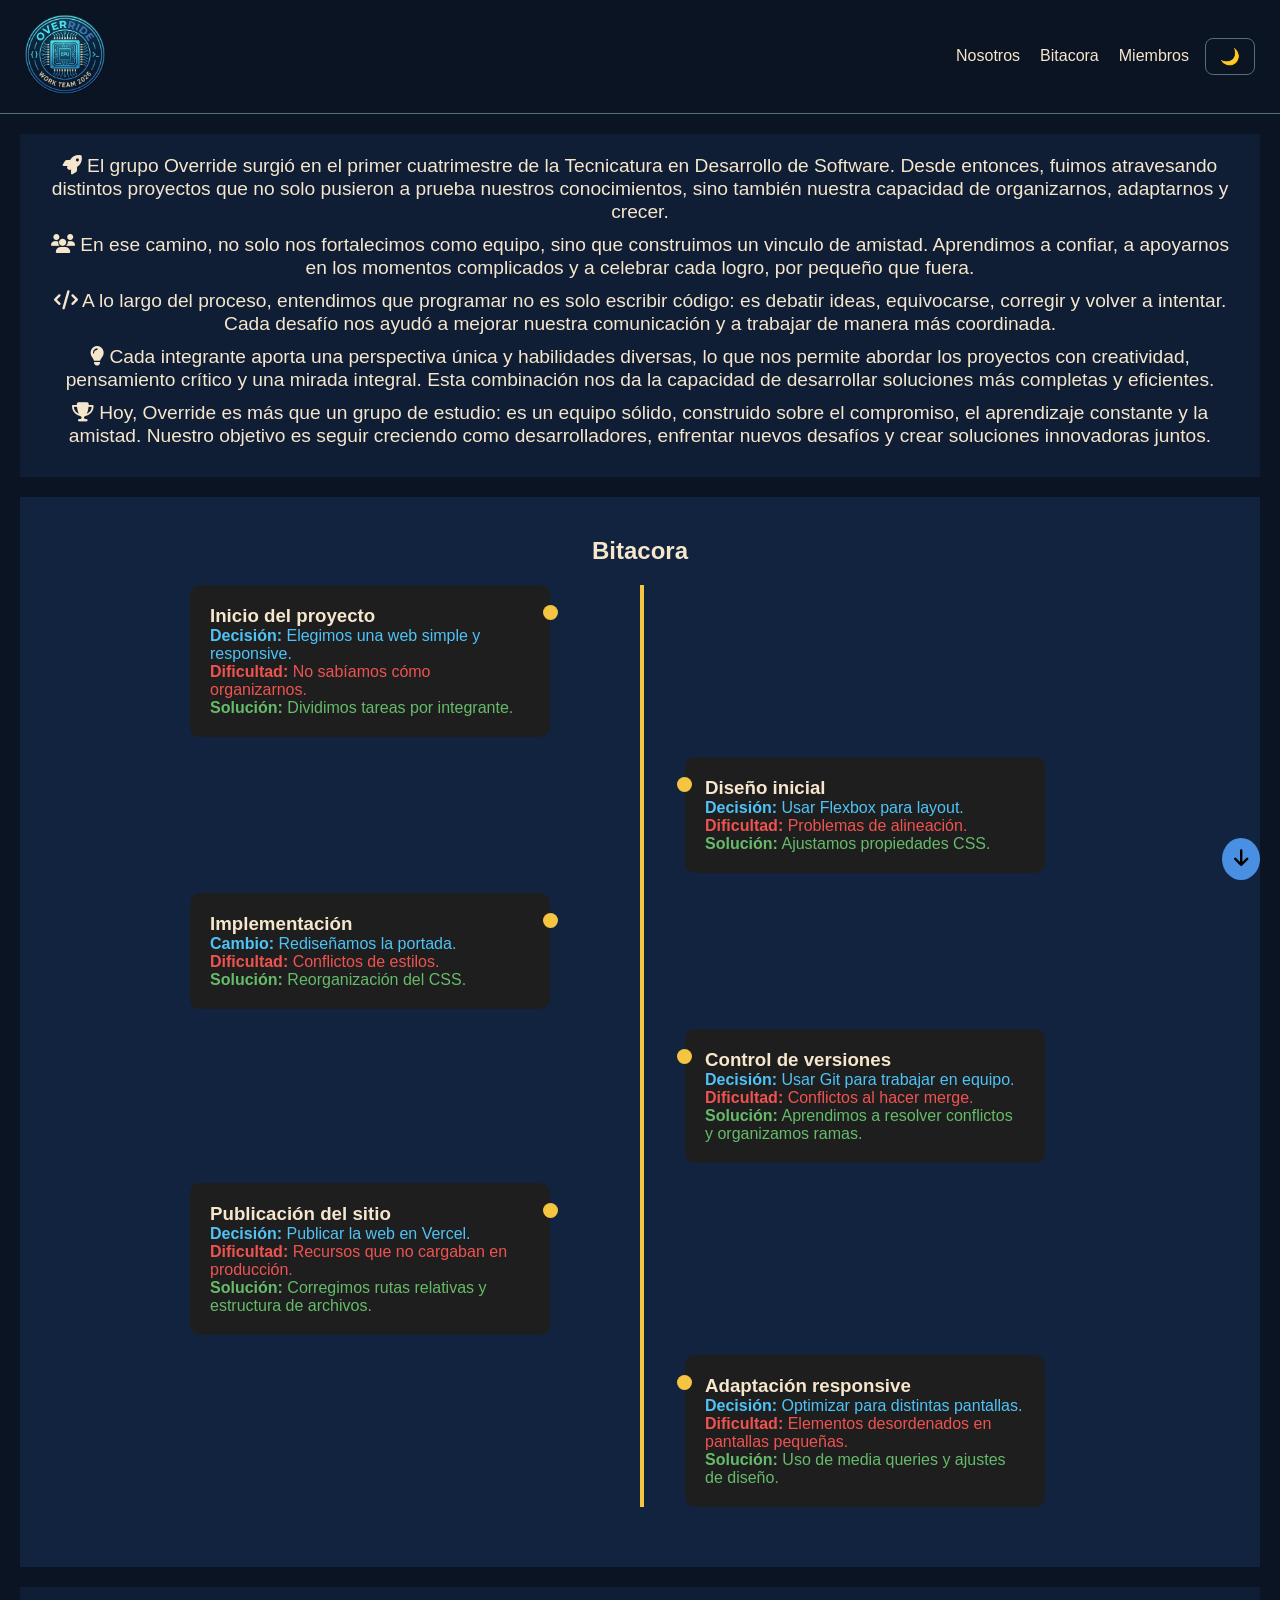
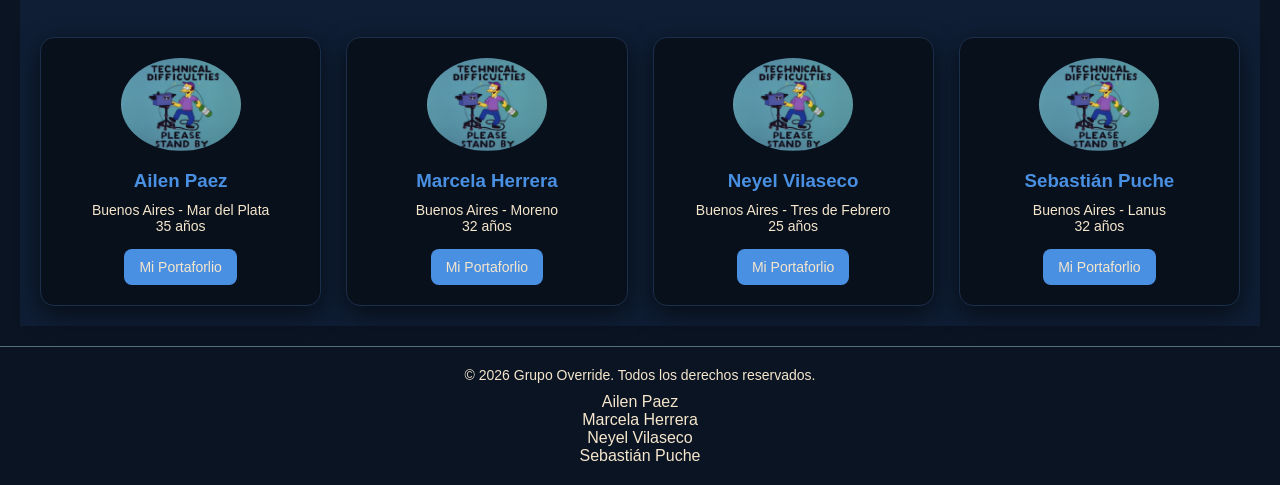
==== commit ec32880b: "actualizacion index Co-authored-by: Copilot <copilot@github.com>" ====
--- a/index.html
+++ b/index.html
@@ -36,37 +36,41 @@
 
     <section id="nosotros">
       <p>
-        El grupo Override surgió en el primer cuatrimestre de la Tecnicatura en
-        Desarrollo de Software. Desde entonces, fuimos atravesando distintos
-        proyectos que no solo pusieron a prueba nuestros conocimientos, sino
-        también nuestra capacidad de organizarnos, adaptarnos y crecer.
-      </p>
-
-      <p>
-        En ese camino, no solo nos fortalecimos como equipo, sino también como
-        amigos. Aprendimos a confiar, a apoyarnos en los momentos complicados y
-        a celebrar cada logro, por pequeño que fuera.
-      </p>
-
-      <p>
-        A lo largo del proceso, entendimos que programar no es solo escribir
-        código: es debatir ideas, equivocarse, corregir y volver a intentar.
-        Cada desafío nos ayudó a mejorar nuestra comunicación y a trabajar de
-        manera más coordinada.
-      </p>
-
-      <p>
-        Cada integrante aporta una perspectiva única y habilidades diversas, lo
-        que nos permite abordar los proyectos con creatividad, pensamiento
-        crítico y una mirada integral. Esta combinación nos da la capacidad de
-        desarrollar soluciones más completas y eficientes.
-      </p>
-
-      <p>
-        Hoy, Override es más que un grupo de estudio: es un equipo sólido,
-        construido sobre el compromiso, el aprendizaje constante y la amistad.
-        Nuestro objetivo es seguir creciendo como desarrolladores, enfrentar
-        nuevos desafíos y crear soluciones innovadoras juntos.
+        <i class="fa-solid fa-rocket"></i> El grupo Override surgió en el primer
+        cuatrimestre de la Tecnicatura en Desarrollo de Software. Desde
+        entonces, fuimos atravesando distintos proyectos que no solo pusieron a
+        prueba nuestros conocimientos, sino también nuestra capacidad de
+        organizarnos, adaptarnos y crecer.
+      </p>
+
+      <p>
+        <i class="fa-solid fa-users"></i> En ese camino, no solo nos
+        fortalecimos como equipo, sino que construimos un vinculo de amistad.
+        Aprendimos a confiar, a apoyarnos en los momentos complicados y a
+        celebrar cada logro, por pequeño que fuera.
+      </p>
+
+      <p>
+        <i class="fa-solid fa-code"></i> A lo largo del proceso, entendimos que
+        programar no es solo escribir código: es debatir ideas, equivocarse,
+        corregir y volver a intentar. Cada desafío nos ayudó a mejorar nuestra
+        comunicación y a trabajar de manera más coordinada.
+      </p>
+
+      <p>
+        <i class="fa-solid fa-lightbulb"></i> Cada integrante aporta una
+        perspectiva única y habilidades diversas, lo que nos permite abordar los
+        proyectos con creatividad, pensamiento crítico y una mirada integral.
+        Esta combinación nos da la capacidad de desarrollar soluciones más
+        completas y eficientes.
+      </p>
+
+      <p>
+        <i class="fa-solid fa-trophy"></i> Hoy, Override es más que un grupo de
+        estudio: es un equipo sólido, construido sobre el compromiso, el
+        aprendizaje constante y la amistad. Nuestro objetivo es seguir creciendo
+        como desarrolladores, enfrentar nuevos desafíos y crear soluciones
+        innovadoras juntos.
       </p>
     </section>
 
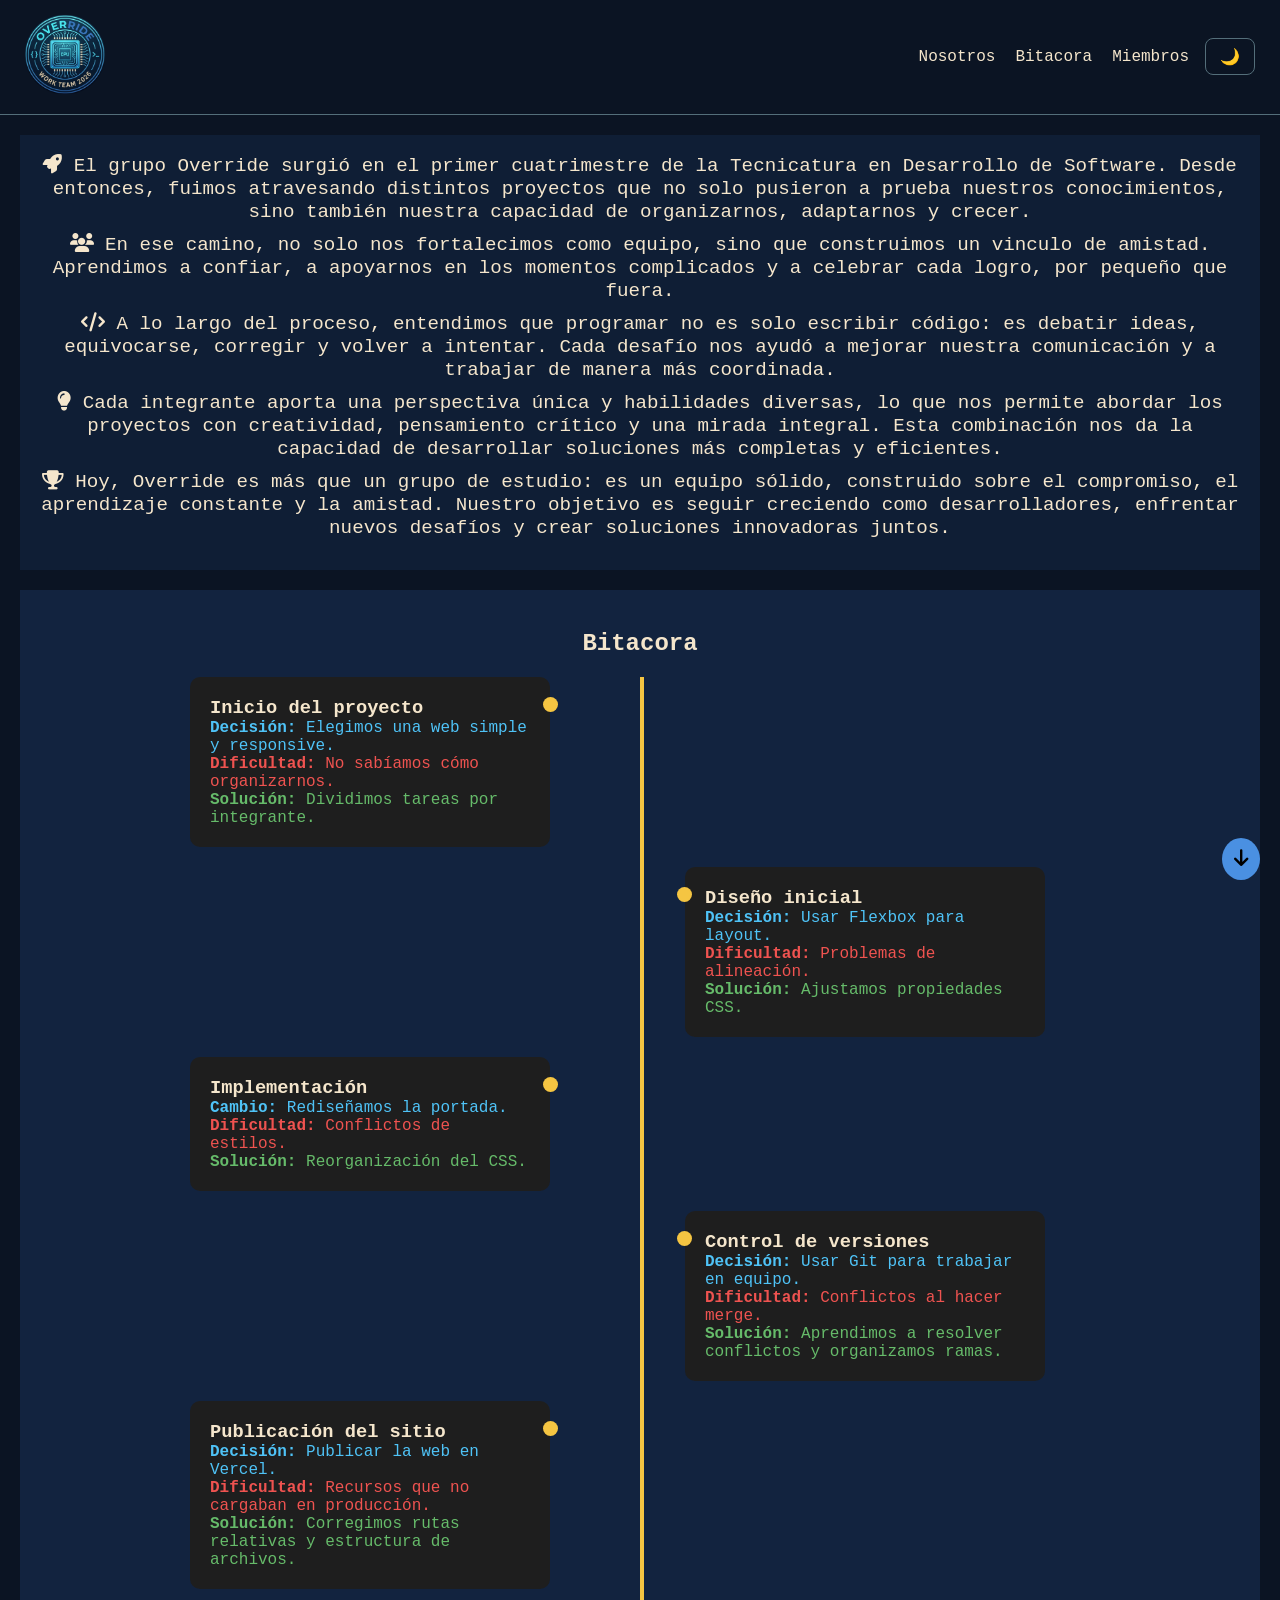
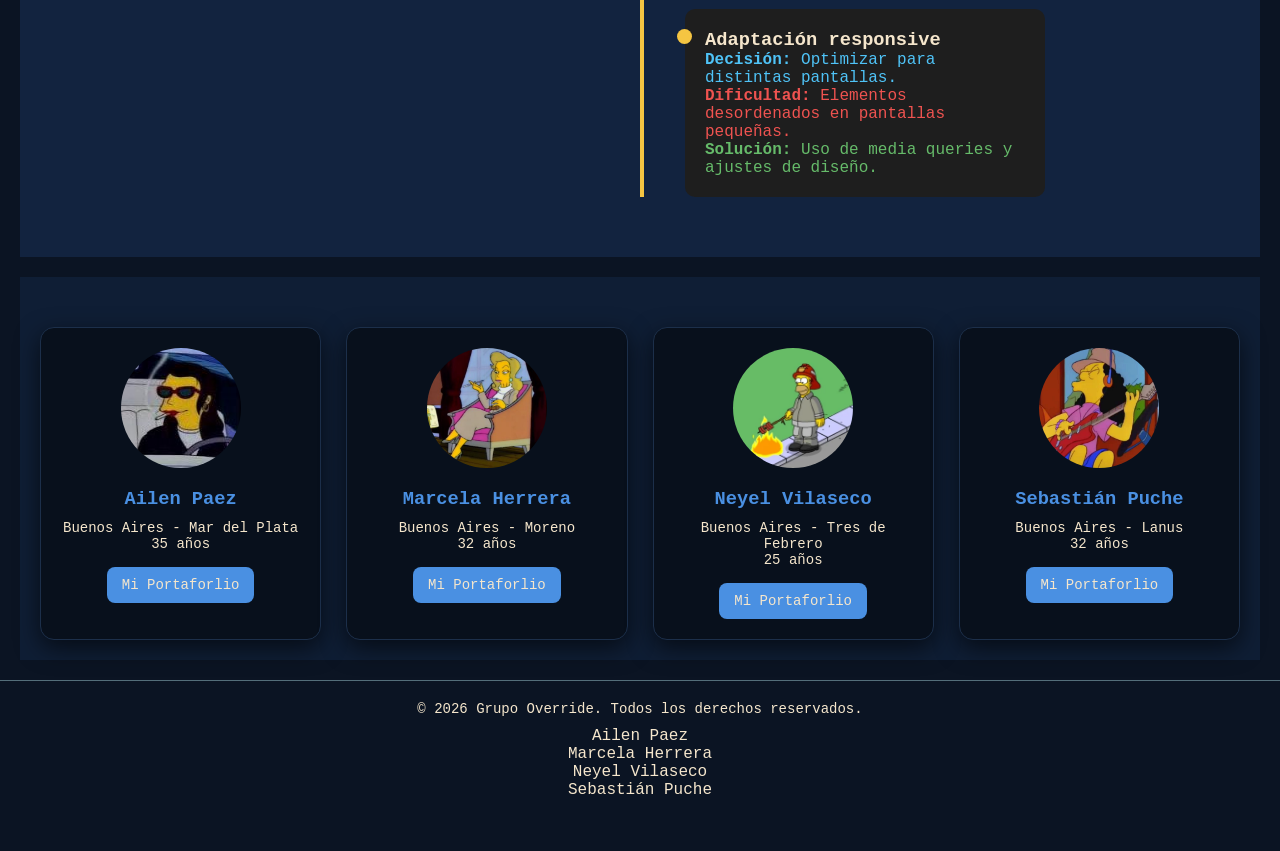
==== commit ae270119: "Font + img" ====
--- a/index.html
+++ b/index.html
@@ -8,6 +8,8 @@
       rel="stylesheet"
       href="https://cdnjs.cloudflare.com/ajax/libs/font-awesome/6.5.0/css/all.min.css"
     />
+    <link rel="preconnect" href="https://fonts.googleapis.com">
+    <link rel="preconnect" href="https://fonts.gstatic.com" crossorigin>
     <link rel="stylesheet" href="css/styles.css" />
   </head>
 
@@ -163,28 +165,28 @@
     <section id="miembros">
       <div class="contenedor-miembros">
         <div class="card-miembro">
-          <img src="img/problemas.png" alt="Foto de Ailen Paez" />
+          <img src="img/ailu-card.jpeg" alt="Foto de Ailen Paez" />
           <h3>Ailen Paez</h3>
           <p>Buenos Aires - Mar del Plata</p>
           <p>35 años</p>
           <a href="ailen.html" class="btn">Mi Portaforlio</a>
         </div>
         <div class="card-miembro">
-          <img src="img/problemas.png" alt="Foto de Marcela Herrera" />
+          <img src="img/marcela-card.jpg" alt="Foto de Marcela Herrera" />
           <h3>Marcela Herrera</h3>
           <p>Buenos Aires - Moreno</p>
           <p>32 años</p>
           <a href="marcela.html" class="btn">Mi Portaforlio</a>
         </div>
         <div class="card-miembro">
-          <img src="img/problemas.png" alt="Foto de Neyel Vilaseco" />
+          <img src="img/ney-card.webp" alt="Foto de Neyel Vilaseco" />
           <h3>Neyel Vilaseco</h3>
           <p>Buenos Aires - Tres de Febrero</p>
           <p>25 años</p>
           <a href="neyel.html" class="btn">Mi Portaforlio</a>
         </div>
         <div class="card-miembro">
-          <img src="img/problemas.png" alt="Foto de Sebastián Puche" />
+          <img src="img/sebas-card.jpg" alt="Foto de Sebastián Puche" />
           <h3>Sebastián Puche</h3>
           <p>Buenos Aires - Lanus</p>
           <p>32 años</p>
--- a/css/styles.css
+++ b/css/styles.css
@@ -62,10 +62,14 @@
 
 body {
     /* FALTA PONER UNA FUENTE DE INTERNETE */
-  font-family: 'Segoe UI', Tahoma, Geneva, Verdana, sans-serif;
+  font-family: 'Anonymous Pro', monospace;
   background-color: var(--bg-color);
   color: var(--text-primary);
   overflow-x: hidden;
+}
+
+h {
+  font-family: 'Orbitron', sans-serif;
 }
 
 #burbuja-container {
@@ -298,7 +302,9 @@
 
 .card-miembro img {
   width: 100%;
+  height: 120px;
   max-width: 120px;
+  max-height: 120px;
   border-radius: 50%;
   margin-bottom: 15px;
 }
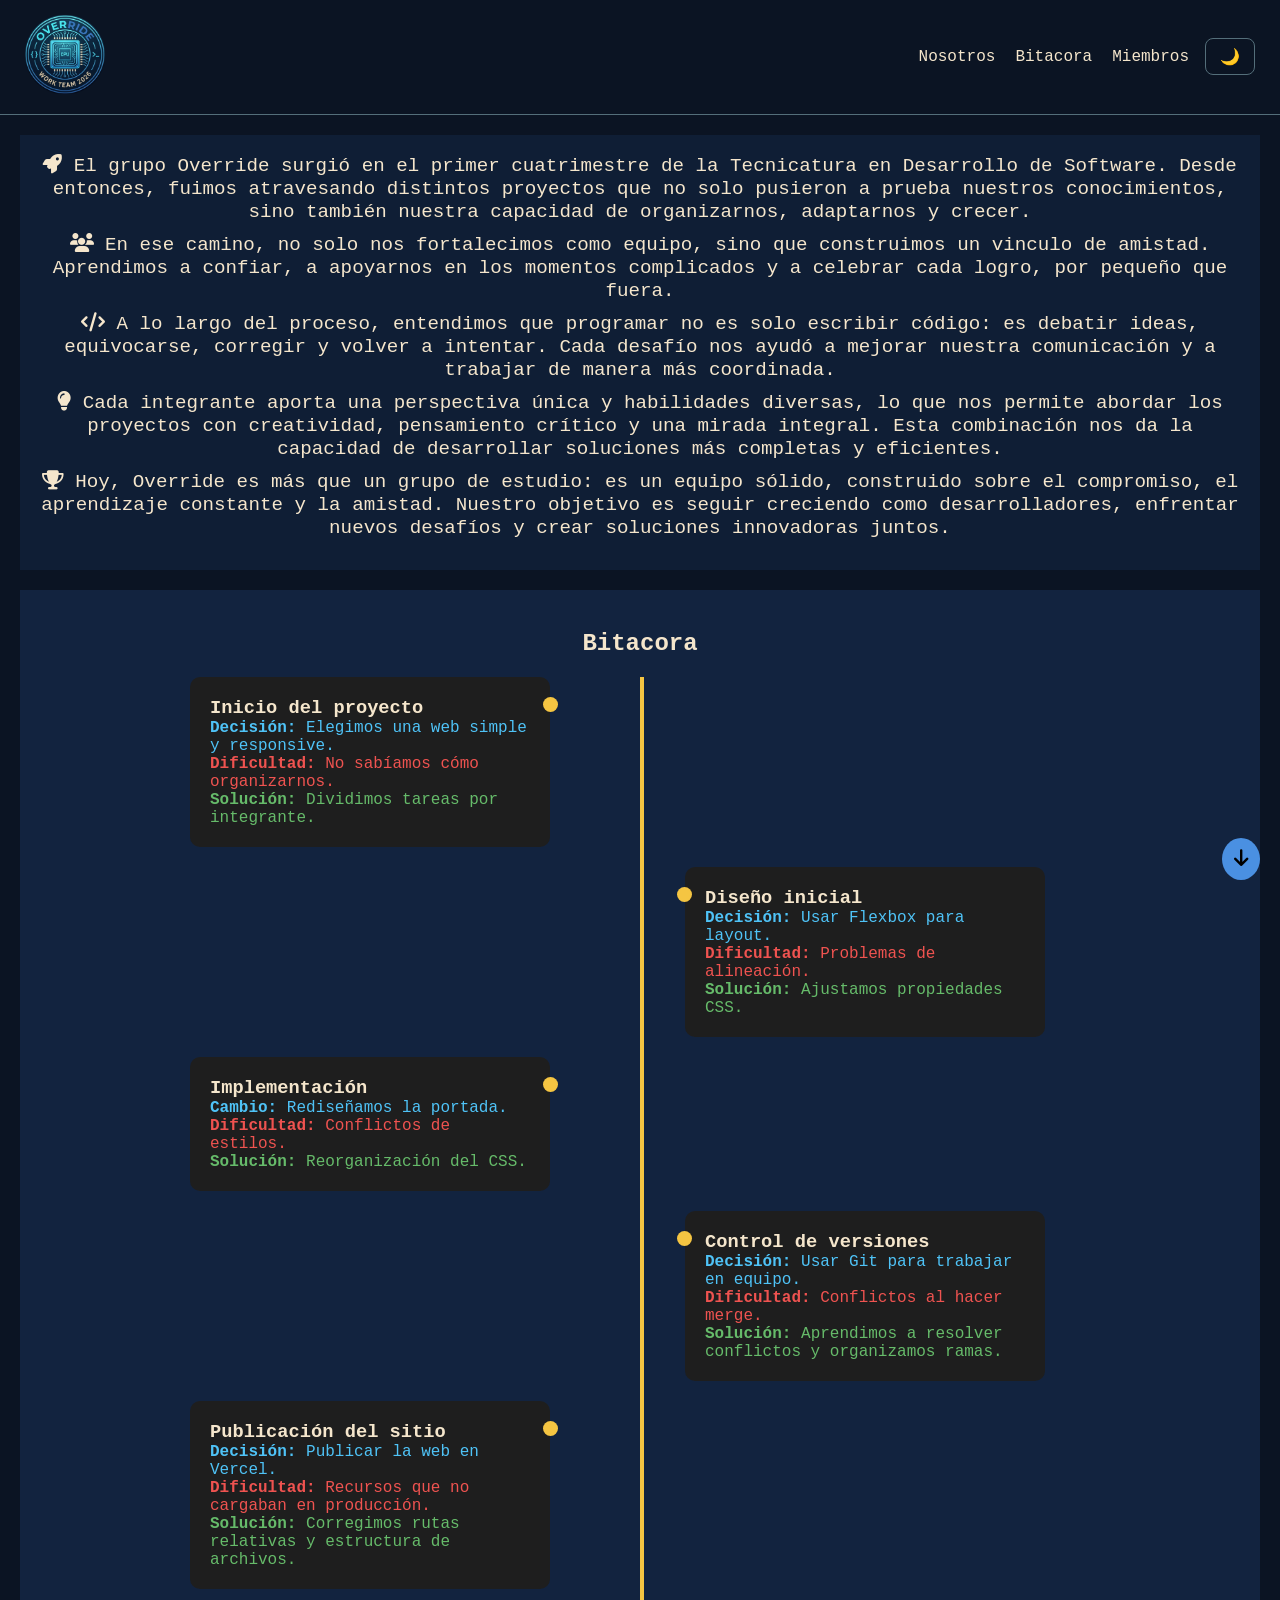
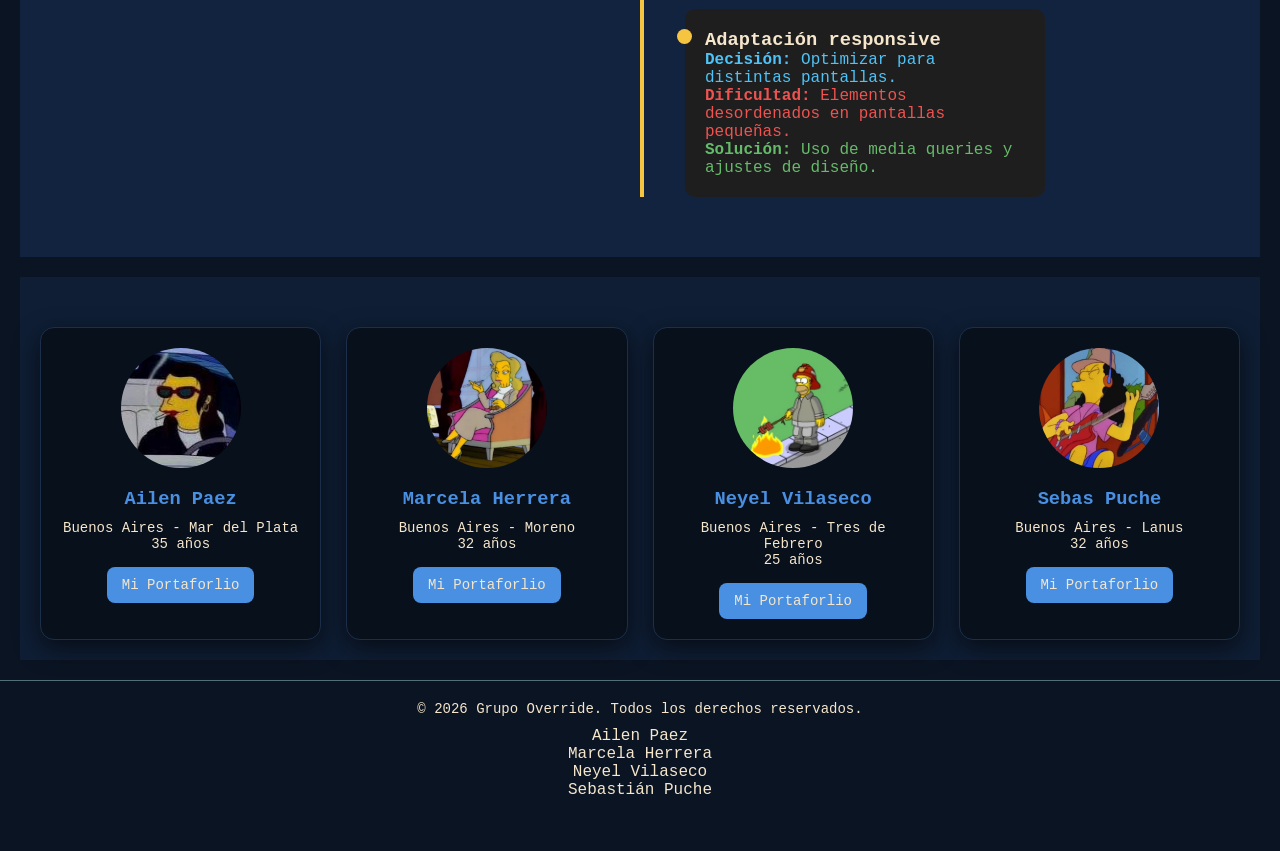
==== commit a78b7d27: "Bugfix" ====
--- a/index.html
+++ b/index.html
@@ -186,8 +186,8 @@
           <a href="neyel.html" class="btn">Mi Portaforlio</a>
         </div>
         <div class="card-miembro">
-          <img src="img/sebas-card.jpg" alt="Foto de Sebastián Puche" />
-          <h3>Sebastián Puche</h3>
+          <img src="img/sebas-card.jpg" alt="Foto de Sebas Puche" />
+          <h3>Sebas Puche</h3>
           <p>Buenos Aires - Lanus</p>
           <p>32 años</p>
           <a href="sebas.html" class="btn">Mi Portaforlio</a>
